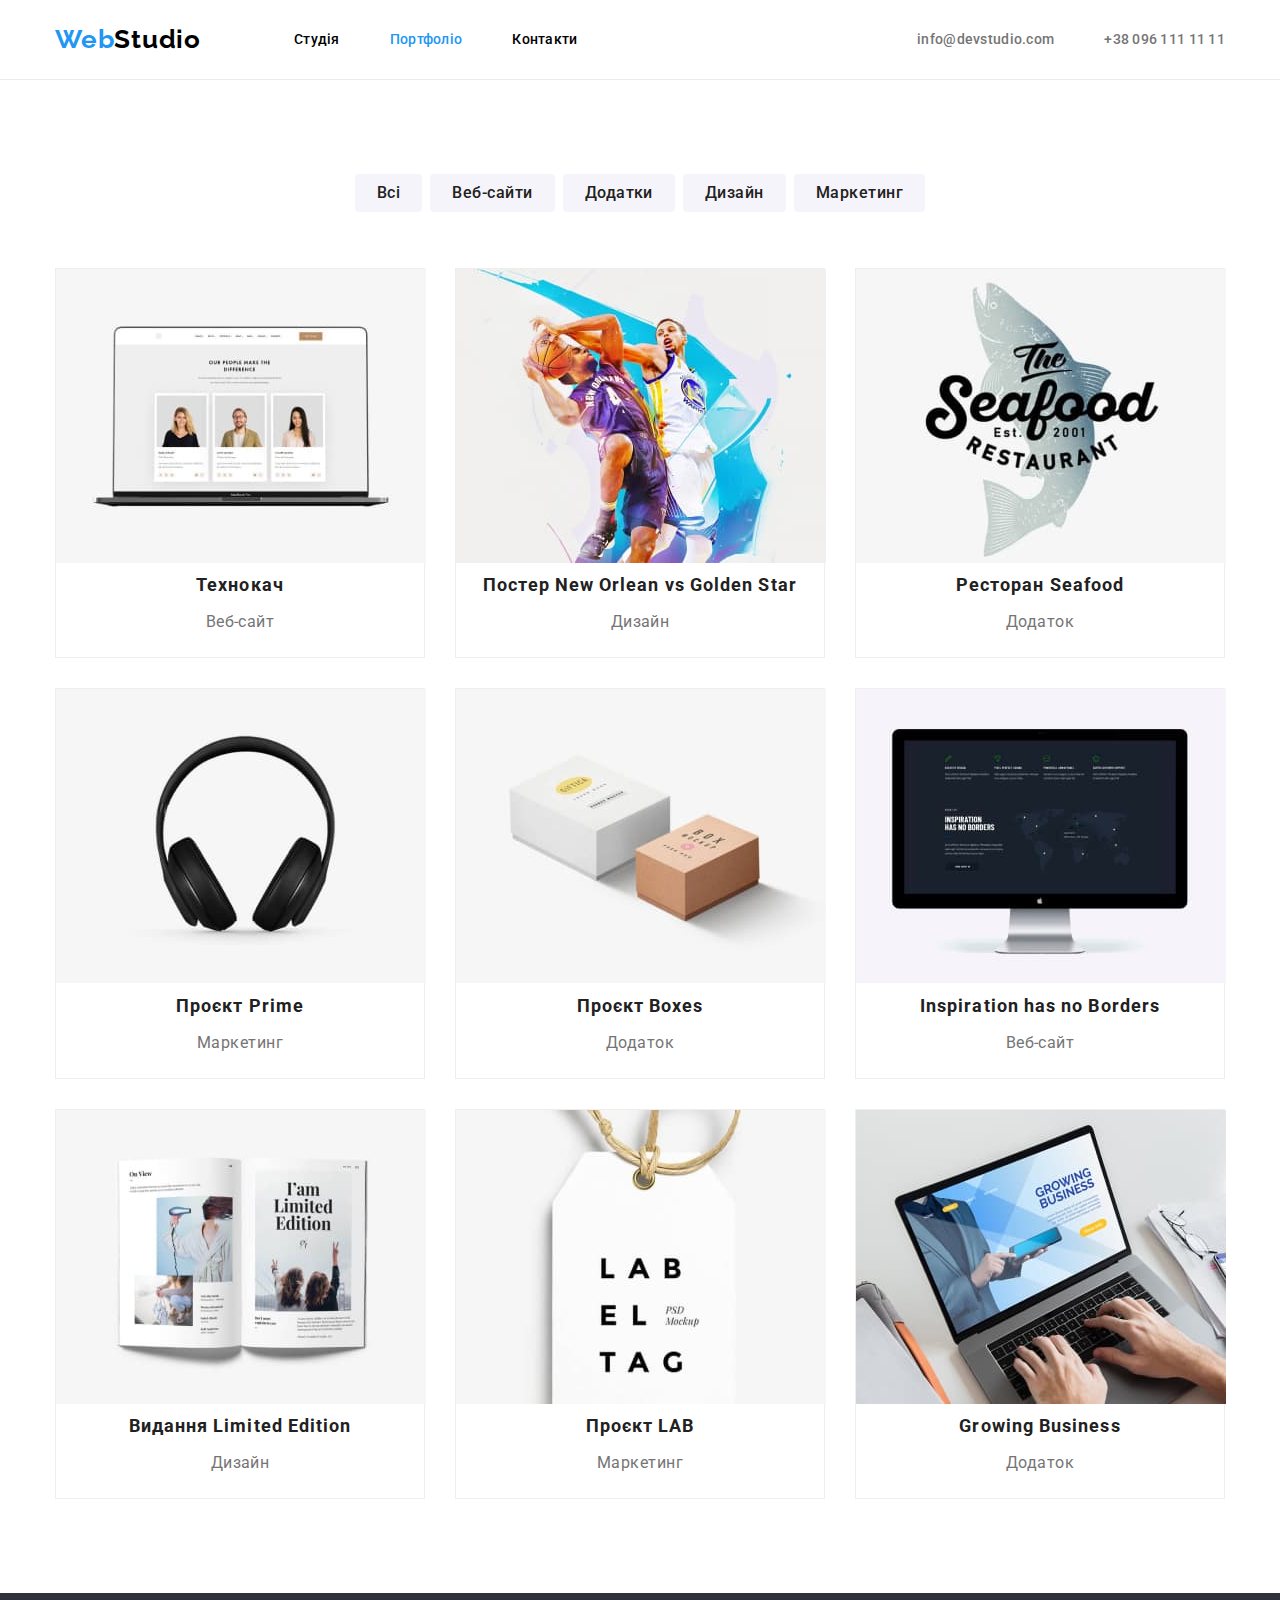
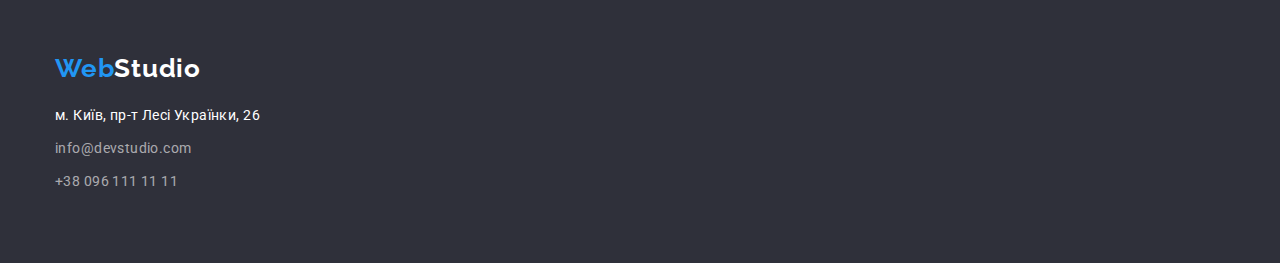
==== portfolio.html @ 3893251f "Add styles and flex components, required for HW#3" ====
<!DOCTYPE html>
<html lang="en">
  <head>
    <meta charset="UTF-8" />
    <meta http-equiv="X-UA-Compatible" content="IE=edge" />
    <meta name="viewport" content="width=device-width, initial-scale=1.0" />
    <title>Portfolio</title>
    <link rel="preconnect" href="https://fonts.googleapis.com" />
    <link rel="preconnect" href="https://fonts.gstatic.com" crossorigin />
    <link
      href="https://fonts.googleapis.com/css2?family=Raleway:wght@700&family=Roboto:wght@400;500;700;900&display=swap"
      rel="stylesheet"
    />
    <link
      rel="stylesheet"
      href="https://cdnjs.cloudflare.com/ajax/libs/modern-normalize/1.1.0/modern-normalize.min.css"
    />

    <link rel="stylesheet" href="./styles/styles.css" />
  </head>
  <body>
    <!-- header navigation -->
    <header class="header">
      <div class="conteiner box">
        <div class="logo">
          <a href="./index.html" class="header-logo link"
            ><span class="logo-text">Web</span>Studio</a
          >
        </div>
        <nav>
          <ul class="header-list list box">
            <li class="header-item">
              <a href="./index.html" class="header-link link">Студія</a>
            </li>
            <li class="header-item">
              <a
                href="/"
                target="_self"
                rel="norefferer noopener nofollow"
                class="header-link link current"
                >Портфоліо</a
              >
            </li>
            <li class="header-item">
              <a href="" class="header-link link">Контакти</a>
            </li>
          </ul>
        </nav>

        <!-- header contacts -->

        <ul class="contacts-list list box">
          <li class="contacts-item">
            <a href="mailto:info@devstudio.com" class="header-contacts link"
              >info@devstudio.com</a
            >
          </li>
          <li class="contacts-item">
            <a href="tel:+380961111111" class="header-contacts link"
              >+38 096 111 11 11</a
            >
          </li>
        </ul>
      </div>
    </header>
    <!-- main -->
    <main>
      <!-- Examples -->
      <section class="works section">
        <!-- Заголовок має бути прихований -->
        <div class="conteiner addmb">
          <h1 class="works-title visually-hidden">Зразки наших робіт</h1>
          <ul class="works-buttons list">
            <li class="works-btn-item">
              <button type="button" class="works-btn">Всі</button>
            </li>
            <li class="works-btn-item">
              <button type="button" class="works-btn">Веб-сайти</button>
            </li>
            <li class="works-btn-item">
              <button type="button" class="works-btn">Додатки</button>
            </li>
            <li class="works-btn-item">
              <button type="button" class="works-btn">Дизайн</button>
            </li>
            <li class="works-btn-item">
              <button type="button" class="works-btn">Маркетинг</button>
            </li>
          </ul>
        </div>
        <div class="conteiner">
          <ul class="works-list list">
            <li class="works-item">
              <a class="works-item-link link" href="">
                <img
                  src="./images/portfolio-img/technokach.jpg"
                  alt="displaying the site on laptop"
                  width="370"
                  height="294"
                />
                <h2 class="works-subtitle">Технокач</h2>
                <p class="works-text">Веб-сайт</p>
              </a>
            </li>
            <li class="works-item">
              <a class="works-item-link link" href="">
                <img
                  src="./images/portfolio-img/basketball-poster.jpg"
                  alt="basketball players"
                  width="370"
                  height="294"
                />
                <h2 class="works-subtitle">Постер New Orlean vs Golden Star</h2>
                <p class="works-text">Дизайн</p>
              </a>
            </li>
            <li class="works-item">
              <a class="works-item-link link" href="">
                <img
                  src="./images/portfolio-img/seafood-rest.jpg"
                  alt="restaurant logo"
                  width="370"
                  height="294"
                />
                <h2 class="works-subtitle">Ресторан Seafood</h2>
                <p class="works-text">Додаток</p>
              </a>
            </li>
            <li class="works-item">
              <a class="works-item-link link" href="">
                <img
                  src="./images/portfolio-img/prime-project.jpg"
                  alt="headearphones"
                  width="370"
                  height="294"
                />
                <h2 class="works-subtitle">Проєкт Prime</h2>
                <p class="works-text">Маркетинг</p>
              </a>
            </li>
            <li class="works-item">
              <a class="works-item-link link" href="">
                <img
                  src="./images/portfolio-img/boxes-project.jpg"
                  alt="boxes"
                  width="370"
                  height="294"
                />
                <h2 class="works-subtitle">Проєкт Boxes</h2>
                <p class="works-text">Додаток</p>
              </a>
            </li>
            <li class="works-item">
              <a class="works-item-link link" href=""
                ><img
                  src="./images/portfolio-img/inspiration-web-site.jpg"
                  alt="displaying the site on monitor"
                  width="370"
                  height="294"
                />
                <h2 class="works-subtitle">Inspiration has no Borders</h2>
                <p class="works-text">Веб-сайт</p></a
              >
            </li>
            <li class="works-item">
              <a class="works-item-link link" href="">
                <img
                  src="./images/portfolio-img/limited-edition-publishing.jpg"
                  alt="open book"
                  width="370"
                  height="294"
                />
                <h2 class="works-subtitle">Видання Limited Edition</h2>
                <p class="works-text">Дизайн</p>
              </a>
            </li>
            <li class="works-item">
              <a class="works-item-link link" href="">
                <img
                  src="./images/portfolio-img/lab-project.jpg"
                  alt="bage with name of company"
                  width="370"
                  height="294"
                />
                <h2 class="works-subtitle">Проєкт LAB</h2>
                <p class="works-text">Маркетинг</p>
              </a>
            </li>
            <li class="works-item">
              <a class="works-item-link link" href="">
                <img
                  src="./images/portfolio-img/growing-business.jpg"
                  alt="man typing on laptop"
                  width="370"
                  height="294"
                />
                <h2 class="works-subtitle">Growing Business</h2>
                <p class="works-text">Додаток</p>
              </a>
            </li>
          </ul>
        </div>
      </section>
    </main>
    <!-- footer -->
    <footer class="basement">
      <div class="basement-conteiner">
        <a href="/" class="basement-logo link"
          ><span class="logo-text">Web</span>Studio</a
        >
        <address class="basement-address">
          <p class="basement-text">м. Київ, пр-т Лесі Українки, 26</p>
          <ul class="basement-list list">
            <li>
              <a href="mailto:info@devstudio.com" class="basement-contacts link"
                >info@devstudio.com</a
              >
            </li>
            <li>
              <a href="tel:+380961111111" class="basement-contacts link"
                >+38 096 111 11 11</a
              >
            </li>
          </ul>
        </address>
      </div>
    </footer>
  </body>
</html>
---- styles/styles.css ----
:root {
  --titles-color: #212121;
  --light-titles-color: #ffffff;
  --text-color: #757575;
  --accent-color: #2196f3;
  --logo-color: #000000;
  --basement-logo-color: #ffffff;
  --basement-contacts-color: rgba(255, 255, 255, 0.6);

  --first-bcg-color: #ffffff;
  --sec-bcg-color: #2f303a;
  --third-bcg-color: #f5f4fa;

  --first-font-btn-color: #ffffff;
  --sec-font-btn-color: #212121;
  --first-bcg-btn-color: #2196f3;
  --sec-bcg-btn-color: #188ce8;
}
body {
  font-family: "Roboto", sans-serif;
}
.link {
  text-decoration: none;
  color: inherit;
}
.list {
  padding: 0;
  list-style: none;
  margin: 0;
}
/* Ховаємо заголовок */
.visually-hidden {
  position: absolute;
  white-space: nowrap;
  width: 1px;
  height: 1px;
  overflow: hidden;
  border: 0;
  padding: 0;
  clip: rect(0 0 0 0);
  clip-path: inset(50%);
  margin: -1px;
}
/*----------STUDIO PAGE-----------*/
.title {
  margin: 0 0 50px;
  font-size: 36px;
  line-height: 1.17;
  letter-spacing: 0.03em;
  color: var(--titles-color);
}
.section {
  padding: 94px 0;
}
.conteiner {
  width: 1200px;
  margin-left: auto;
  margin-right: auto;
  padding-left: 15px;
  padding-right: 15px;
}
h1 h2,
h3,
h4,
h5,
h6,
p {
  margin: 0;
}

/*----------HEADER-----------*/
.header {
  padding-top: 24px;
  padding-bottom: 24px;
  background-color: var(--first-bcg-color);
  border-bottom: 1px solid #ececec;
}
.box {
  display: flex;
  align-items: center;
}

.header-logo {
  font-family: "Raleway", sans-serif;
  font-weight: 700;
  font-size: 26px;
  line-height: 1.19;
  letter-spacing: 0.03em;
  color: var(--logo-color);
}

.logo-text {
  color: var(--accent-color);
}
.logo {
  margin-right: 93px;
}

.header-link {
  padding-top: 32px;
  padding-bottom: 32px;
  font-weight: 500;
  font-size: 14px;
  line-height: 1.14;
  letter-spacing: 0.02em;
}
.header-link:hover,
.header-link:focus {
  color: var(--accent-color);
}

.header-item .header-link.current {
  color: var(--accent-color);
}
.contacts-list,
.header-list {
  gap: 50px;
}
.contacts-list {
  margin-left: auto;
}
.header-contacts {
  padding-top: 32px;
  padding-bottom: 32px;
  font-weight: 500;
  font-size: 14px;
  line-height: 1.14;
  letter-spacing: 0.02em;
  color: var(--text-color);
}
.header-contacts:hover,
.header-contacts:focus {
  color: var(--accent-color);
}

/*----------HERO-----------*/
.hero {
  background-color: var(--sec-bcg-color);
  padding: 200px 0;
}

.hero-title {
  margin: 0 auto 30px;
  max-width: 696px;
  font-weight: 900;
  font-size: 44px;
  line-height: 1.36;
  text-align: center;
  letter-spacing: 0.06em;
  text-transform: uppercase;
  color: var(--light-titles-color);
}
.hero-btn {
  display: block;
  min-width: 221px;
  padding: 10px 32px;
  margin: 0 auto;
  font-family: inherit;
  font-weight: 700;
  font-size: 16px;
  line-height: 1.88;
  letter-spacing: 0.06em;
  border-radius: 4px;
  color: var(--first-font-btn-color);
  background-color: var(--first-bcg-btn-color);
  cursor: pointer;
}

.hero-btn:hover,
.hero-btn:focus {
  background-color: var(--sec-bcg-btn-color);
  color: var(--first-font-btn-color);
}
/*----------FEATURES-----------*/
.pb-none {
  padding-bottom: 0;
}
.features-list {
  display: flex;
  gap: 30px;
}

.features-subtitle {
  margin-bottom: 10px;
  font-weight: 700;
  font-size: 14px;
  line-height: 1.14;
  letter-spacing: 0.03em;
  text-transform: uppercase;
  color: var(--titles-color);
}
.features-text {
  width: 270px;
  font-size: 14px;
  line-height: 1.71;
  letter-spacing: 0.03em;
  color: var(--text-color);
}

/*----------ACTIVITY------------*/
.activity {
  background-color: var(--first-bcg-color);
  text-align: center;
}
.activity-list {
  display: flex;
  gap: 30px;
}

/*----------OUR TEAM-----------*/
.team {
  background-color: var(--third-bcg-color);
  text-align: center;
}
.team-list {
  display: flex;
  gap: 30px;
}
.team-item {
  width: 270px;
  display: block;
  text-align: center;
  padding-bottom: 30px;
  box-shadow: 0px 1px 3px rgba(0, 0, 0, 0.12), 0px 1px 1px rgba(0, 0, 0, 0.14),
    0px 2px 1px rgba(0, 0, 0, 0.2);
  border-radius: 0px 0px 4px 4px;
  background-color: var(--first-bcg-color);
}

.team-subtitle {
  font-weight: 500;
  font-size: 16px;
  line-height: 1.19;
  margin-bottom: 10px;
  margin-top: 30px;
  letter-spacing: 0.03em;
  color: var(--titles-color);
}
.team-text {
  font-size: 16px;
  line-height: 1.19;
  letter-spacing: 0.03em;
  color: var(--text-color);
}
/*----------BASEMENT------------*/
.basement {
  background-color: var(--sec-bcg-color);
}
.basement-conteiner {
  width: 1200px;
  margin-left: auto;
  margin-right: auto;
  padding: 60px 15px;
}
.basement-logo {
  display: inline-block;
  margin-bottom: 20px;
  font-family: "Raleway", sans-serif;
  font-style: normal;
  font-weight: 700;
  font-size: 26px;
  line-height: 1.19;
  letter-spacing: 0.03em;
  color: var(--basement-logo-color);
}
.logo-text {
  color: var(--accent-color);
}

.basement-address {
  font-style: normal;
}
.basement-text {
  display: inline-block;
  margin-bottom: 9px;
  font-size: 14px;
  line-height: 1.71;
  letter-spacing: 0.03em;
  color: var(--light-titles-color);
}

.basement-contacts {
  display: inline-block;
  margin-bottom: 9px;
  font-size: 14px;
  line-height: 1.71;
  letter-spacing: 0.03em;
  color: var(--basement-contacts-color);
}
.basement-contacts:hover,
.basement-contacts:focus {
  color: var(--accent-color);
}

/*----------PORTFOLIO PAGE-----------*/
/*----------EXAMPLES------------*/
.works-buttons {
  display: flex;
  justify-content: center;
  gap: 8px;
}

.works-btn {
  font-family: inherit;
  font-weight: 500;
  font-size: 16px;
  line-height: 1.62;
  text-align: center;
  letter-spacing: 0.03em;
  padding: 6px 22px;
  background-color: var(--third-bcg-color);
  color: var(--titles-color);
  border: none;
  border-radius: 4px;
  cursor: pointer;
}
.addmb {
  margin: 0 auto 56px;
}

.works-btn:hover,
.works-btn:focus {
  color: var(--first-font-btn-color);
  background-color: var(--first-bcg-btn-color);
}
.works-list {
  display: flex;
  flex-wrap: wrap;
  gap: 30px;
}

.works-item {
  width: 370px;
  display: block;
  text-align: center;
  padding-bottom: 20px;
  border: 1px solid #eeeeee;
}

.works-subtitle {
  font-size: 18px;
  line-height: 2;
  letter-spacing: 0.06em;
  margin-top: 0;
  margin-bottom: 4px;
  color: var(--titles-color);
}

.works-subtitle:hover,
.works-subtitle:focus {
  color: var(--first-bcg-btn-color);
}
.works-text {
  font-size: 16px;
  line-height: 1.88;
  letter-spacing: 0.03em;
  color: var(--text-color);
}
.works-text:hover,
.works-text:focus {
  color: var(--first-bcg-btn-color);
}
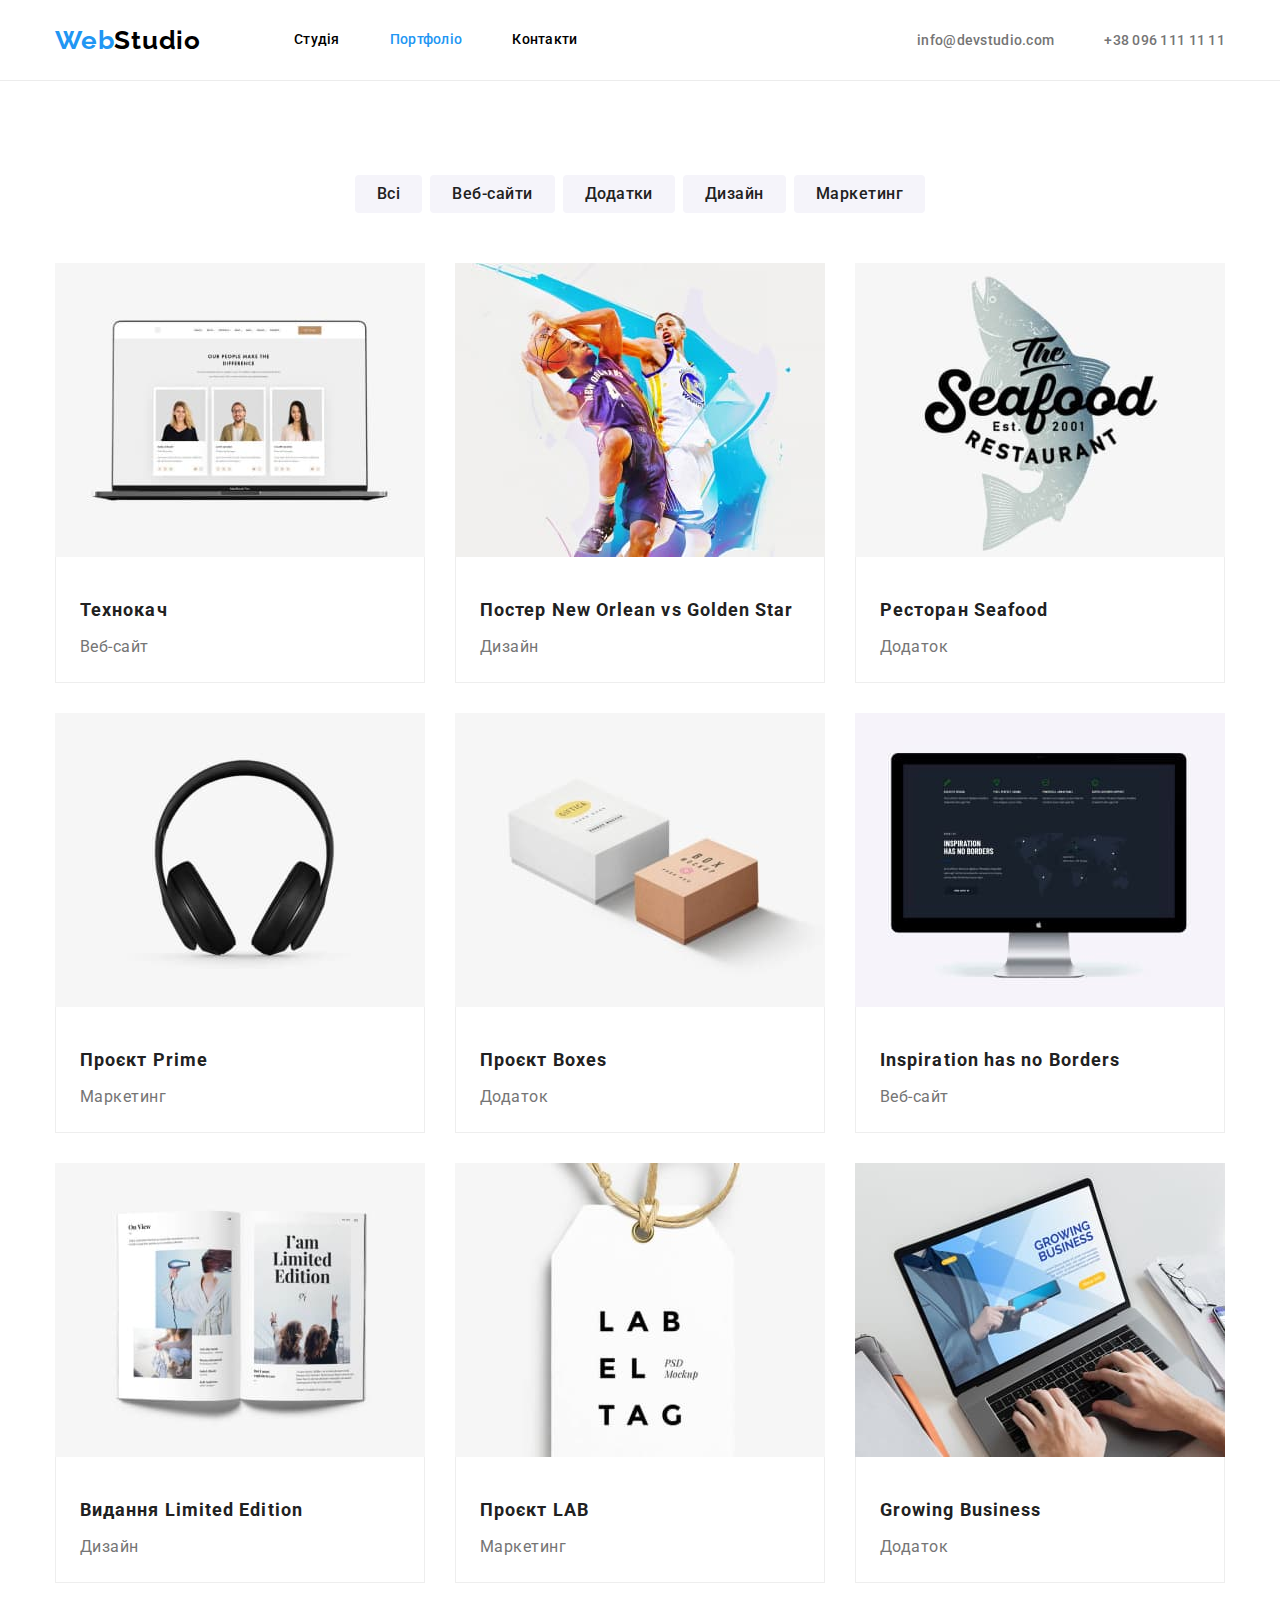
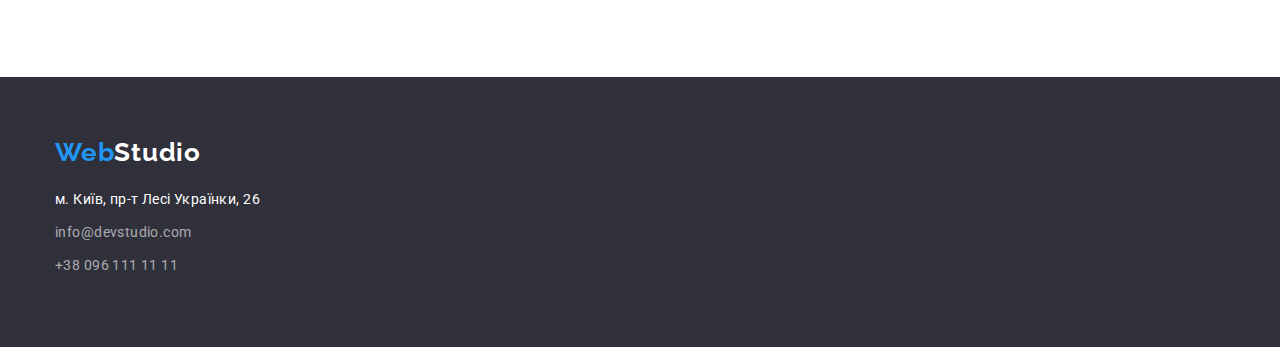
==== commit bdc2557e: "fixing some mistakes after menthor's checking" ====
--- a/portfolio.html
+++ b/portfolio.html
@@ -22,11 +22,10 @@
     <!-- header navigation -->
     <header class="header">
       <div class="conteiner box">
-        <div class="logo">
-          <a href="./index.html" class="header-logo link"
-            ><span class="logo-text">Web</span>Studio</a
-          >
-        </div>
+        <a href="/" class="header-logo link"
+          ><span class="logo-text">Web</span>Studio</a
+        >
+
         <nav>
           <ul class="header-list list box">
             <li class="header-item">
@@ -68,7 +67,7 @@
       <!-- Examples -->
       <section class="works section">
         <!-- Заголовок має бути прихований -->
-        <div class="conteiner addmb">
+        <div class="conteiner">
           <h1 class="works-title visually-hidden">Зразки наших робіт</h1>
           <ul class="works-buttons list">
             <li class="works-btn-item">
@@ -87,8 +86,7 @@
               <button type="button" class="works-btn">Маркетинг</button>
             </li>
           </ul>
-        </div>
-        <div class="conteiner">
+
           <ul class="works-list list">
             <li class="works-item">
               <a class="works-item-link link" href="">
@@ -98,8 +96,10 @@
                   width="370"
                   height="294"
                 />
-                <h2 class="works-subtitle">Технокач</h2>
-                <p class="works-text">Веб-сайт</p>
+                <div class="works-thumb">
+                  <h2 class="works-subtitle">Технокач</h2>
+                  <p class="works-text">Веб-сайт</p>
+                </div>
               </a>
             </li>
             <li class="works-item">
@@ -110,8 +110,12 @@
                   width="370"
                   height="294"
                 />
-                <h2 class="works-subtitle">Постер New Orlean vs Golden Star</h2>
-                <p class="works-text">Дизайн</p>
+                <div class="works-thumb">
+                  <h2 class="works-subtitle">
+                    Постер New Orlean vs Golden Star
+                  </h2>
+                  <p class="works-text">Дизайн</p>
+                </div>
               </a>
             </li>
             <li class="works-item">
@@ -122,8 +126,10 @@
                   width="370"
                   height="294"
                 />
-                <h2 class="works-subtitle">Ресторан Seafood</h2>
-                <p class="works-text">Додаток</p>
+                <div class="works-thumb">
+                  <h2 class="works-subtitle">Ресторан Seafood</h2>
+                  <p class="works-text">Додаток</p>
+                </div>
               </a>
             </li>
             <li class="works-item">
@@ -134,8 +140,10 @@
                   width="370"
                   height="294"
                 />
-                <h2 class="works-subtitle">Проєкт Prime</h2>
-                <p class="works-text">Маркетинг</p>
+                <div class="works-thumb">
+                  <h2 class="works-subtitle">Проєкт Prime</h2>
+                  <p class="works-text">Маркетинг</p>
+                </div>
               </a>
             </li>
             <li class="works-item">
@@ -146,8 +154,10 @@
                   width="370"
                   height="294"
                 />
-                <h2 class="works-subtitle">Проєкт Boxes</h2>
-                <p class="works-text">Додаток</p>
+                <div class="works-thumb">
+                  <h2 class="works-subtitle">Проєкт Boxes</h2>
+                  <p class="works-text">Додаток</p>
+                </div>
               </a>
             </li>
             <li class="works-item">
@@ -158,9 +168,11 @@
                   width="370"
                   height="294"
                 />
-                <h2 class="works-subtitle">Inspiration has no Borders</h2>
-                <p class="works-text">Веб-сайт</p></a
-              >
+                <div class="works-thumb">
+                  <h2 class="works-subtitle">Inspiration has no Borders</h2>
+                  <p class="works-text">Веб-сайт</p>
+                </div>
+              </a>
             </li>
             <li class="works-item">
               <a class="works-item-link link" href="">
@@ -170,8 +182,10 @@
                   width="370"
                   height="294"
                 />
-                <h2 class="works-subtitle">Видання Limited Edition</h2>
-                <p class="works-text">Дизайн</p>
+                <div class="works-thumb">
+                  <h2 class="works-subtitle">Видання Limited Edition</h2>
+                  <p class="works-text">Дизайн</p>
+                </div>
               </a>
             </li>
             <li class="works-item">
@@ -182,8 +196,10 @@
                   width="370"
                   height="294"
                 />
-                <h2 class="works-subtitle">Проєкт LAB</h2>
-                <p class="works-text">Маркетинг</p>
+                <div class="works-thumb">
+                  <h2 class="works-subtitle">Проєкт LAB</h2>
+                  <p class="works-text">Маркетинг</p>
+                </div>
               </a>
             </li>
             <li class="works-item">
@@ -194,8 +210,10 @@
                   width="370"
                   height="294"
                 />
-                <h2 class="works-subtitle">Growing Business</h2>
-                <p class="works-text">Додаток</p>
+                <div class="works-thumb">
+                  <h2 class="works-subtitle">Growing Business</h2>
+                  <p class="works-text">Додаток</p>
+                </div>
               </a>
             </li>
           </ul>
@@ -204,19 +222,19 @@
     </main>
     <!-- footer -->
     <footer class="basement">
-      <div class="basement-conteiner">
+      <div class="conteiner">
         <a href="/" class="basement-logo link"
           ><span class="logo-text">Web</span>Studio</a
         >
         <address class="basement-address">
           <p class="basement-text">м. Київ, пр-т Лесі Українки, 26</p>
           <ul class="basement-list list">
-            <li>
+            <li class="basement-item">
               <a href="mailto:info@devstudio.com" class="basement-contacts link"
                 >info@devstudio.com</a
               >
             </li>
-            <li>
+            <li class="basement-item">
               <a href="tel:+380961111111" class="basement-contacts link"
                 >+38 096 111 11 11</a
               >
--- a/styles/styles.css
+++ b/styles/styles.css
@@ -43,7 +43,7 @@
 }
 /*----------STUDIO PAGE-----------*/
 .title {
-  margin: 0 0 50px;
+  margin-bottom: 50px;
   font-size: 36px;
   line-height: 1.17;
   letter-spacing: 0.03em;
@@ -68,10 +68,14 @@
   margin: 0;
 }
 
+img {
+  display: block;
+  width: 100%;
+  height: auto;
+}
+
 /*----------HEADER-----------*/
 .header {
-  padding-top: 24px;
-  padding-bottom: 24px;
   background-color: var(--first-bcg-color);
   border-bottom: 1px solid #ececec;
 }
@@ -92,11 +96,12 @@
 .logo-text {
   color: var(--accent-color);
 }
-.logo {
+.header-logo {
   margin-right: 93px;
 }
 
 .header-link {
+  display: block;
   padding-top: 32px;
   padding-bottom: 32px;
   font-weight: 500;
@@ -218,21 +223,25 @@
 }
 .team-item {
   width: 270px;
-  display: block;
-  text-align: center;
-  padding-bottom: 30px;
+  text-align: center;
   box-shadow: 0px 1px 3px rgba(0, 0, 0, 0.12), 0px 1px 1px rgba(0, 0, 0, 0.14),
     0px 2px 1px rgba(0, 0, 0, 0.2);
   border-radius: 0px 0px 4px 4px;
   background-color: var(--first-bcg-color);
 }
 
+.team-thumb {
+  padding-left: 15px;
+  padding-right: 15px;
+  padding-bottom: 30px;
+  padding-top: 30px;
+}
+
 .team-subtitle {
   font-weight: 500;
   font-size: 16px;
   line-height: 1.19;
   margin-bottom: 10px;
-  margin-top: 30px;
   letter-spacing: 0.03em;
   color: var(--titles-color);
 }
@@ -245,13 +254,10 @@
 /*----------BASEMENT------------*/
 .basement {
   background-color: var(--sec-bcg-color);
-}
-.basement-conteiner {
-  width: 1200px;
-  margin-left: auto;
-  margin-right: auto;
-  padding: 60px 15px;
-}
+  padding-top: 60px;
+  padding-bottom: 60px;
+}
+
 .basement-logo {
   display: inline-block;
   margin-bottom: 20px;
@@ -278,10 +284,11 @@
   letter-spacing: 0.03em;
   color: var(--light-titles-color);
 }
-
+.basement-list > .basement-item:not(lc) {
+  margin-bottom: 9px;
+}
 .basement-contacts {
   display: inline-block;
-  margin-bottom: 9px;
   font-size: 14px;
   line-height: 1.71;
   letter-spacing: 0.03em;
@@ -297,7 +304,8 @@
 .works-buttons {
   display: flex;
   justify-content: center;
-  gap: 8px;
+  column-gap: 8px;
+  margin-bottom: 50px;
 }
 
 .works-btn {
@@ -313,9 +321,6 @@
   border: none;
   border-radius: 4px;
   cursor: pointer;
-}
-.addmb {
-  margin: 0 auto 56px;
 }
 
 .works-btn:hover,
@@ -331,32 +336,23 @@
 
 .works-item {
   width: 370px;
-  display: block;
-  text-align: center;
-  padding-bottom: 20px;
+}
+.works-thumb {
+  padding: 20px 24px;
   border: 1px solid #eeeeee;
-}
-
+  border-top: none;
+}
 .works-subtitle {
   font-size: 18px;
   line-height: 2;
   letter-spacing: 0.06em;
-  margin-top: 0;
   margin-bottom: 4px;
   color: var(--titles-color);
 }
 
-.works-subtitle:hover,
-.works-subtitle:focus {
-  color: var(--first-bcg-btn-color);
-}
 .works-text {
   font-size: 16px;
   line-height: 1.88;
   letter-spacing: 0.03em;
   color: var(--text-color);
 }
-.works-text:hover,
-.works-text:focus {
-  color: var(--first-bcg-btn-color);
-}
